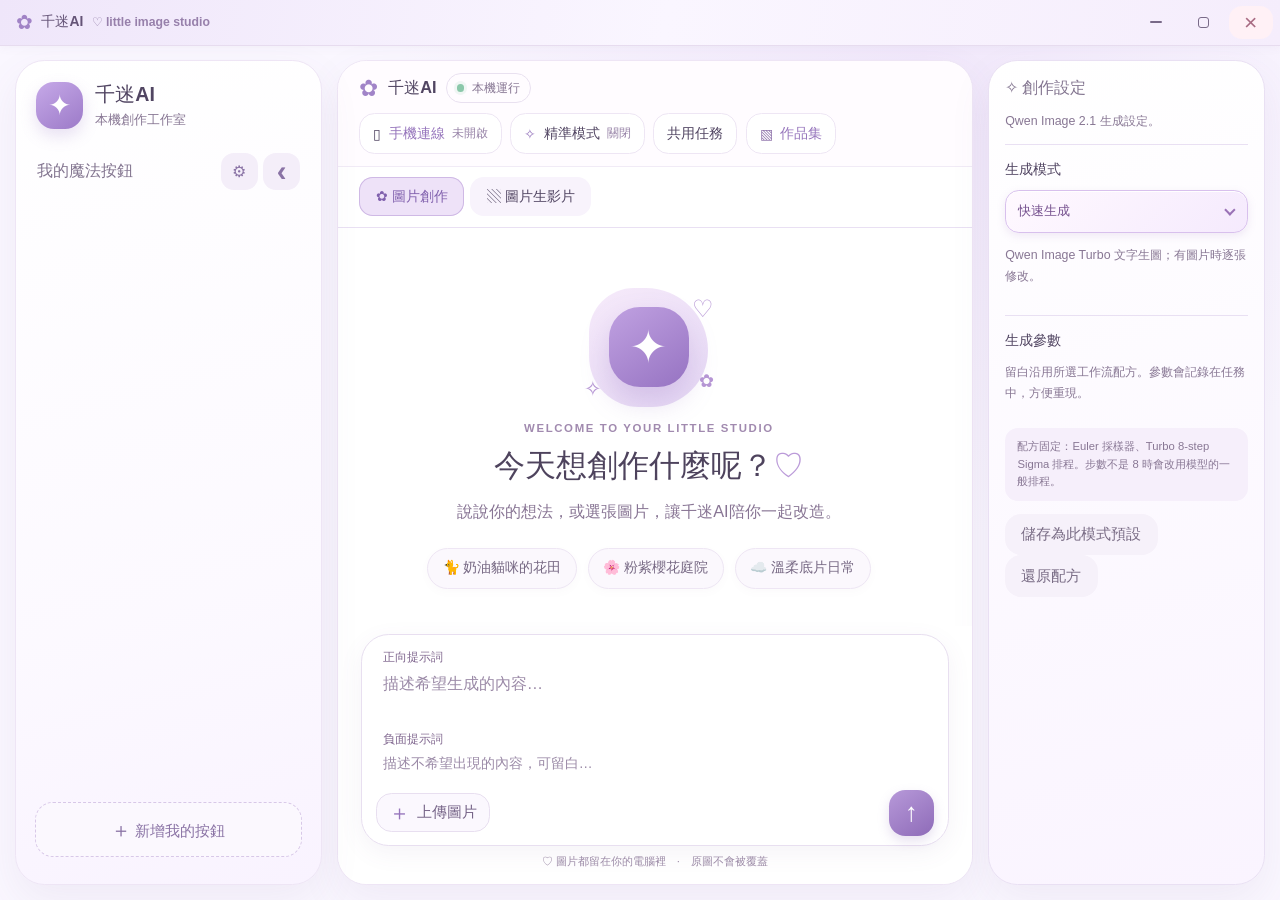
==== src/index.html @ 986eb1fd "feat: separate positive and negative image prompts" ====
<!doctype html>
<html lang="zh-Hant">
<head>
  <meta charset="UTF-8">
  <meta name="viewport" content="width=device-width, initial-scale=1.0">
  <meta name="theme-color" content="#faf7ff">
  <title>千迷AI</title>
  <link rel="stylesheet" href="./styles.css">
</head>
<body>
  <div class="native-titlebar" id="native-titlebar">
    <div class="titlebar-brand"><span class="titlebar-flower">✿</span><span>千迷AI</span><span class="titlebar-caption">♡ little image studio</span></div>
    <div class="window-controls">
      <button id="window-minimize" class="window-control minimize" aria-label="最小化" title="最小化"><span></span></button>
      <button id="window-maximize" class="window-control maximize" aria-label="最大化" title="最大化"><span></span></button>
      <button id="window-close" class="window-control close" aria-label="關閉" title="關閉"><span>×</span></button>
    </div>
  </div>
  <div class="app-shell" id="app-shell">
    <button id="sidebar-backdrop" class="sidebar-backdrop" aria-label="收起魔法按鈕"></button>
    <aside class="sidebar" id="sidebar">
      <div class="brand"><div class="brand-mark">✦</div><div><strong>千迷AI</strong><span>本機創作工作室</span></div></div>
      <div class="side-title"><span>我的魔法按鈕</span><div class="side-title-actions"><button id="manage-presets" class="icon-button" title="管理提示詞按鈕">⚙</button><button id="sidebar-collapse" class="icon-button sidebar-collapse" title="收起左側欄" aria-label="收起左側欄">‹</button></div></div>
      <div id="preset-list" class="preset-list"></div>
      <button id="new-preset-shortcut" class="dashed-add"><span>＋</span> 新增我的按鈕</button>
    </aside>

    <main class="main-pane">
      <header class="topbar"><div class="top-brand"><button id="sidebar-toggle" class="icon-button sidebar-toggle" aria-label="展開魔法按鈕" aria-controls="sidebar" aria-expanded="false">☷</button><span class="tiny-flower">✿</span><b>千迷AI</b><span class="local-pill"><i></i> 本機運行</span></div><div class="top-actions"><button id="mobile-connection" class="soft-button" title="手機連線與私人連線碼">▯ <span>手機連線</span><b id="mobile-state">未開啟</b></button><button id="precise-mode" class="soft-button" aria-pressed="false"><span>✧</span> 精準模式 <b id="precise-state">關閉</b></button><button id="creation-toggle" class="soft-button" aria-controls="creation-panel" aria-expanded="false">✧ <span>創作設定</span></button><button id="shared-jobs" class="soft-button">共用任務</button><button id="open-output" class="soft-button icon-label">▧ <span>作品集</span></button></div></header>

      <nav class="studio-modes" aria-label="切換創作頁面">
        <button type="button" data-studio-mode="image" aria-pressed="true">✿ 圖片創作</button>
        <button type="button" data-studio-mode="h3_image" aria-pressed="false">▧ 圖片生影片</button>
      </nav>
      <section id="conversation" class="conversation" tabindex="0" aria-label="創作對話">
        <div id="welcome" class="welcome">
          <div class="welcome-illustration"><div class="halo"></div><div class="magic-star">✦</div><span class="float-heart h1">♡</span><span class="float-heart h2">✧</span><span class="float-heart h3">✿</span></div>
          <p class="eyebrow">WELCOME TO YOUR LITTLE STUDIO</p>
          <h1>今天想創作什麼呢？<span>♡</span></h1>
          <p class="welcome-copy">說說你的想法，或選張圖片，讓千迷AI陪你一起改造。</p>
          <div class="idea-chips"><button class="idea-chip" data-prompt="一隻奶油色小貓窩在薰衣草花田裡，柔和晨光，童話繪本質感">🐈 奶油貓咪的花田</button><button class="idea-chip" data-prompt="把背景變成夢幻的粉紫色櫻花庭院，保留主體姿勢和光影">🌸 粉紫櫻花庭院</button><button class="idea-chip" data-prompt="柔和的底片攝影風格，暖暖夕陽，細膩自然的顆粒感">☁️ 溫柔底片日常</button></div>
        </div>
        <div id="feed" class="feed"></div>
        <div id="video-results-h3_image" class="feed hidden"></div>
      </section>

      <footer class="composer-area">
        <button id="latest-message" class="latest-message hidden" type="button">↓ 回到最新</button>
        <div id="image-tray" class="image-tray hidden"></div>
        <div class="composer-shell">
          <label for="prompt" class="prompt-label">正向提示詞</label>
          <textarea id="prompt" rows="2" maxlength="8000" placeholder="描述希望生成的內容…"></textarea>
          <label for="negative-prompt" id="negative-label" class="prompt-label">負面提示詞</label>
          <textarea id="negative-prompt" rows="1" maxlength="4000" placeholder="描述不希望出現的內容，可留白…"></textarea>
          <div class="composer-tools"><div class="composer-left"><button id="upload-images" class="upload-button"><span class="upload-icon">＋</span><span>上傳圖片</span></button><span id="batch-label" class="batch-label"></span></div><div class="composer-right"><button id="send" class="send-button" title="開始創作"><span>↑</span></button></div></div>
        </div>
        <p class="composer-note">♡ 圖片都留在你的電腦裡　·　原圖不會被覆蓋</p>
      </footer>
    </main>
    <button id="creation-backdrop" class="creation-backdrop" aria-label="收起創作設定"></button>
    <aside id="creation-panel" class="creation-panel" aria-label="創作設定">
      <div class="side-title"><span id="creation-title">✧ 創作設定</span><button id="creation-close" class="icon-button" aria-label="收起創作設定">×</button></div>
      <div id="image-settings">
      <p class="creation-intro">Qwen Image 2.1 生成設定。</p>
      <div class="creation-section"><h2>生成模式</h2><div class="workflow-picker"><span class="workflow-caption">工作流</span><select id="workflow-mode" class="workflow-native" aria-hidden="true" tabindex="-1"><option value="quick">快速生成</option><option value="reference">多圖參考生成</option><option value="superduper">SuperDuper 群組</option><option value="nsfw_adv">NSFW Adv 群組</option></select><button type="button" id="workflow-trigger" class="workflow-trigger" aria-haspopup="listbox" aria-expanded="false"><span id="workflow-value">快速生成</span><span class="workflow-chevron" aria-hidden="true"></span></button><div id="workflow-menu" class="workflow-menu" role="listbox" aria-label="選擇圖片工作流"><button type="button" role="option" data-value="quick" aria-selected="true">快速生成</button><button type="button" role="option" data-value="reference" aria-selected="false">多圖參考生成</button><button type="button" role="option" data-value="superduper" aria-selected="false">SuperDuper 群組</button><button type="button" role="option" data-value="nsfw_adv" aria-selected="false">NSFW Adv 群組</button></div></div><p id="workflow-help" class="creation-help">Qwen Image Turbo 文字生圖；有圖片時逐張修改。</p></div>
      <div class="creation-section"><h2>生成參數</h2><p class="creation-help">留白沿用所選工作流配方。參數會記錄在任務中，方便重現。</p><div id="generation-parameters" class="parameter-grid"></div><p id="recipe-lock" class="recipe-lock">配方固定：Euler 採樣器、Turbo 8-step Sigma 排程。步數不是 8 時會改用模型的一般排程。</p><button id="save-parameters" class="secondary-button">儲存為此模式預設</button><button id="reset-parameters" class="secondary-button">還原配方</button></div>
      </div>
      <form id="video-form" class="hidden">
        <p class="creation-intro">MiniMax H3 圖片生影片。請在下方上傳一張首幀，並描述畫面、動作與聲音。</p>
        <button id="video-example" type="button" class="secondary-button">載入橘貓範例</button>
        <details class="creation-help"><summary>提示詞格式說明</summary><p>保留首幀參照 Header，以及 integrated_multimodal_description、overall_soundscape、non_diegetic_music 三個標籤；段落間空一行。時間碼須在設定片長內，首幀描述應與圖片一致。無配樂填 N/A。</p></details>
            <h2>影片設定</h2>
            <div class="parameter-grid">
              <label>品質配方<select id="video-profile"><option value="turbo4">快速 · Turbo 4 步（768p）</option><option value="turbo8">細緻 · Turbo 8 步（544p）</option><option value="base">原版 · 20～60 步</option></select></label>
              <label>片長（秒）<input id="video-duration" type="number" min="1" max="15" step="0.1" value="12" required></label>
              <label>影片尺寸<select id="video-size"><option value="512x896">直式 512 × 896</option><option value="896x512">橫式 896 × 512</option><option value="512x512">正方形 512 × 512</option><option value="768x1344">直式 768 × 1344</option><option value="1344x768">橫式 1344 × 768</option><option value="custom">自訂寬高</option></select></label>
              <label>寬度<input id="video-width" type="number" min="256" max="1344" step="32" value="512" required></label>
              <label>高度<input id="video-height" type="number" min="256" max="1344" step="32" value="896" required></label>
              <label>影片種子<input id="video-seed" type="number" min="0" max="9007199254740991" step="1" placeholder="留白每次隨機"></label>
              <label>圖片適配<select id="video-crop"><option value="center">置中裁切（保留比例）</option><option value="disabled">拉伸填滿（保留全部內容）</option></select></label>
            </div>
            <p id="video-summary" class="creation-help" role="status"></p>
            <label class="video-check"><input id="video-audio" type="checkbox" checked>保留生成的聲音</label>
            <h2>一致性輔助（可選）</h2>
            <label class="video-check"><input id="video-identity" type="checkbox">加入主體一致性描述</label>
            <p class="creation-help">在提示詞中要求保留首幀主體特徵；這是文字引導，不能保證臉部不漂移。</p>
            <div class="parameter-grid"><label>尾幀約束<select id="video-end-frame"><option value="none">不使用（自由動作）</option><option value="first">各自以首幀作為尾幀</option><option value="custom">自選尾幀圖片（每支共用）</option></select></label></div>
            <div id="video-last-controls" class="hidden"><button id="video-last-upload" type="button" class="secondary-button">選擇尾幀圖片</button><div id="video-last-preview" class="image-tray"></div></div>
            <p class="creation-help">使用 H3 原生首尾幀條件。相同首尾幀適合回到起始姿勢，可能減少動作幅度；不會鎖定影片中間每一幀。自選尾幀在提示詞中以 &lt;Picture 2&gt; 參照。</p>
            <details class="creation-help"><summary>RefMod 核對結果</summary><p>RefMod 是 VAE 參考資料包，不是訓練出的角色 LoRA。4～8 張圖沒有保證身分鎖定的證據，壓縮也可能丟失臉部細節。目前首尾幀 FL2VA 模型與官方多圖參考 Ref2VA 模型不同，此配方未加入未經驗證的 RefMod 注入。</p><p>同一角色選擇清楚的首幀、避免大幅遮臉與快速轉身，並比較固定種子下的一致性輔助效果。</p></details>
            <details id="video-advanced" class="creation-help"><summary>進階生成與輸出參數</summary>
              <p>配方切換會重設下列採樣參數。Turbo 步數固定配對 LoRA；修改權重或 shift 可能降低品質，還原配方可復原。</p>
              <div class="parameter-grid">
                <label>採樣步數<input id="video-steps" type="number" min="20" max="60" step="1" value="4" disabled required></label>
                <label>採樣器<select id="video-sampler"><option value="euler">Euler（作者建議）</option><option value="res_multistep">Res Multistep</option></select></label>
                <label>Turbo LoRA 權重<input id="video-lora" type="number" min="0" max="2" step="0.05" value="1" required></label>
                <label>影片 shift<input id="video-shift-video" type="number" min="0.01" max="100" step="0.01" value="6" required></label>
                <label>音訊 shift<input id="video-shift-audio" type="number" min="0.01" max="100" step="0.01" value="3" required></label>
                <label>圖片縮放演算法<select id="video-resize"><option value="lanczos">Lanczos</option><option value="bicubic">Bicubic</option><option value="bilinear">Bilinear</option><option value="area">Area</option><option value="nearest-exact">Nearest Exact</option></select></label>
                <label>MP4 壓縮 CRF<input id="video-crf" type="number" min="0" max="51" step="1" value="18" required></label>
              </div>
              <p>CRF 越低檔案越大，18 為預設。關閉聲音只略過音訊解碼與輸出，模型仍聯合生成影音。</p>
            </details>
            <p class="recipe-lock">配方固定：24 fps、Simple 排程、完整去噪、CFG 蒸餾引導、H.264／8-bit／sRGB MP4。CFG、負面提示詞及重繪強度不適用此工作流。短邊最多 768、長邊最多 1344，寬高須為 32 倍數。</p>
            <div class="video-actions"><button id="video-save-settings" type="button" class="secondary-button">儲存此模式設定</button><button id="video-reset-settings" type="button" class="secondary-button">還原配方</button></div>
      </form>
    </aside>
  </div>

  <div id="modal-root"></div>
  <div id="toast" class="toast"></div>
  <script src="./app.js"></script>
</body>
</html>
---- src/styles.css ----
:root {
  font-family: 'Nunito', 'Noto Sans TC', 'Microsoft JhengHei', sans-serif;
  font-size: clamp(15px, .65vw + 8px, 18px);
  font-synthesis: none;
  text-rendering: optimizeLegibility;
  color: #514562;
  background: #faf7ff;
  --ink: #514562;
  --muted: #887794;
  --purple: #9b7bc7;
  --purple-dark: #8060ad;
  --lavender: #eee6f8;
  --line: #e9e0f3;
  --paper: #fff;
  --blush: #fff0f6;
  --shadow: 0 16px 42px #70578b14;
  --titlebar-height: 2.8rem;
  --gap: clamp(.5rem, 1.15vw, 1.2rem);
}
* { box-sizing: border-box; }
html, body { margin: 0; width: 100%; height: 100%; overflow: hidden; }
body {
  height: 100dvh;
  display: grid;
  grid-template-rows: var(--titlebar-height) minmax(0, 1fr);
  background: radial-gradient(ellipse at 72% 7%, #f1e8fb 0, transparent 40%), #faf7ff;
}
button, textarea, input { font: inherit; }
button { color: inherit; cursor: pointer; border: 0; touch-action: manipulation; }
button:focus-visible, textarea:focus-visible, input:focus-visible {
  outline: 3px solid #cbb5eb;
  outline-offset: 2px;
}
button:disabled { cursor: wait; opacity: .6; }
.hidden { display: none !important; }

/* WebView2 uses these rounded scrollbars. Standard properties are fallback only:
   setting scrollbar-width/color in Chromium overrides the custom thumb rules. */
*::-webkit-scrollbar { width: 12px; height: 12px; }
*::-webkit-scrollbar-track {
  background: #f7f0fc;
  border: 3px solid transparent;
  background-clip: padding-box;
  border-radius: 999px;
}
*::-webkit-scrollbar-thumb {
  background: linear-gradient(180deg, #d8c1ed, #bc9bd8);
  border: 3px solid #f7f0fc;
  border-radius: 999px;
  min-height: 36px;
}
*::-webkit-scrollbar-thumb:hover { background: #b591d2; }
*::-webkit-scrollbar-thumb:active { background: #a87bc9; }
*::-webkit-scrollbar-button { display: none; width: 0; height: 0; }
*::-webkit-scrollbar-corner { background: transparent; }
@supports not selector(::-webkit-scrollbar) {
  * { scrollbar-width: thin; scrollbar-color: #c9a9e0 #f7f0fc; }
}

.native-titlebar {
  position: relative;
  z-index: 50;
  min-width: 0;
  display: flex;
  align-items: center;
  justify-content: space-between;
  padding-left: 1rem;
  background: linear-gradient(100deg, #efe6fa, #faf6ff 52%, #f5edfc);
  border-bottom: 1px solid #e7dcef;
  box-shadow: 0 2px 9px #765d8c0d;
  user-select: none;
}
.titlebar-brand { display: flex; align-items: center; gap: .5rem; font-size: .85rem; font-weight: 900; color: #655477; }
.titlebar-flower { font-size: 1.2rem; color: #a183c6; animation: twinkle 2.4s ease-in-out infinite; }
.titlebar-caption { font-size: .75rem; font-weight: 600; color: #9780ab; }
.window-controls { height: 100%; display: flex; align-items: center; gap: .2rem; padding: .3rem .45rem; }
.window-control { width: 2.7rem; height: 2rem; border-radius: .8rem; background: transparent; color: #796a88; display: grid; place-items: center; transition: background .18s, transform .18s; }
.window-control:hover { background: #e9def3; transform: translateY(-1px); }
.window-control.minimize span { width: .75rem; height: 2px; border-radius: 2px; background: currentColor; }
.window-control.maximize span { width: .7rem; height: .7rem; border: 1.5px solid currentColor; border-radius: 3px; }
.window-control.close { background: #fff1f6; color: #a86b83; }
.window-control.close:hover { background: #e78ca7; color: white; }
.window-control.close span { font-size: 1.4rem; line-height: 1; }

/* The outer grid never grows with content. Each scrolling area owns its overflow. */
.app-shell {
  --sidebar-width: clamp(14rem, 24vw, 21rem);
  position: relative;
  min-height: 0;
  min-width: 0;
  display: grid;
  grid-template-columns: var(--sidebar-width) minmax(0, 1fr) 17rem;
  gap: var(--gap);
  padding: var(--gap);
  overflow: hidden;
}
.sidebar {
  width: var(--sidebar-width);
  z-index: 2;
  min-height: 0;
  min-width: 0;
  display: flex;
  flex-direction: column;
  overflow: hidden;
  border: 1px solid #eee5f5;
  border-radius: 1.8rem;
  background: linear-gradient(165deg, #fff, #fcf9ff 65%, #f9f3ff);
  box-shadow: var(--shadow);
  padding: clamp(.8rem, 1.25vw, 1.4rem);
  transition: transform .18s ease, opacity .18s ease, visibility 0s;
}
.brand { display: flex; align-items: center; gap: .75rem; padding: .25rem .25rem 1.1rem; flex: none; }
.brand-mark { width: 2.9rem; height: 2.9rem; border-radius: 1.1rem; background: linear-gradient(145deg, #c6a9e8, #9c7ac8); display: grid; place-items: center; color: white; font-size: 1.7rem; box-shadow: 0 7px 16px #9b7bc73a; animation: float 3s ease-in-out infinite; }
.brand strong, .brand span { display: block; }
.brand strong { font-size: 1.2rem; font-weight: 900; }
.brand span { font-size: .8rem; color: var(--muted); margin-top: .15rem; }
.side-title { display: flex; align-items: center; justify-content: space-between; padding: .4rem .3rem .65rem; font-size: .95rem; font-weight: 800; color: #82748f; flex: none; }
.side-title-actions { display: flex; align-items: center; gap: .35rem; }
.icon-button { width: 2.25rem; height: 2.25rem; border-radius: .8rem; background: #f4eef9; color: #8a73a5; flex: none; transition: .2s; }
.icon-button:hover { background: #e9dff5; }
.sidebar-collapse { display: grid; place-items: center; font-size: 1.8rem; line-height: 1; padding-bottom: .18rem; }
.preset-list {
  flex: 1 1 0;
  min-height: 0;
  min-width: 0;
  display: flex;
  flex-direction: column;
  gap: .65rem;
  overflow: auto;
  overscroll-behavior: contain;
  scrollbar-gutter: stable;
  padding: .25rem .2rem .5rem;
}
.preset-card { flex: none; text-align: left; display: flex; gap: .65rem; align-items: flex-start; width: 100%; padding: .85rem .75rem; border: 1px solid #eee5f5; border-radius: 1.2rem; background: #fff; box-shadow: 0 3px 8px #70578b08; transition: transform .2s, box-shadow .2s, border-color .2s; animation: pop-in .3s both; }
.preset-card:hover { transform: translateY(-2px); box-shadow: 0 8px 20px #70578b15; border-color: #d8c7ed; }
.preset-emoji { width: 2.1rem; height: 2.1rem; border-radius: .8rem; background: #f3ebfa; display: grid; place-items: center; flex: none; font-size: 1.1rem; }
.preset-copy { min-width: 0; overflow-wrap: anywhere; }
.preset-copy b { display: block; font-size: .95rem; margin: .1rem 0 .3rem; line-height: 1.45; }
.preset-copy small { font-size: .8rem; line-height: 1.5; color: var(--muted); display: -webkit-box; -webkit-line-clamp: 2; -webkit-box-orient: vertical; overflow: hidden; }
.empty-presets { color: var(--muted); font-size: .9rem; line-height: 1.8; padding: 1rem .5rem; text-align: center; }
.dashed-add { flex: none; margin: .7rem .2rem; padding: .75rem .5rem; min-height: 2.8rem; border: 1.5px dashed #d8c8e8; border-radius: 1.1rem; background: #fbf8fe; color: #8a73a5; font-size: .9rem; font-weight: 800; transition: .2s; }
.dashed-add:hover { background: #f0e6f9; border-color: #bca2da; transform: translateY(-1px); }
.dashed-add span { font-size: 1.25rem; vertical-align: -.05rem; }
.sidebar-spacer { display: none; }
.model-card { display: flex; align-items: center; gap: .6rem; padding: .8rem .6rem; border-radius: 1.2rem; background: #f5effa; border: 1px solid #eee5f5; flex: none; }
.model-orb { width: 2.3rem; height: 2.3rem; display: grid; place-items: center; background: white; border-radius: .85rem; color: #9877bf; font-size: 1.4rem; flex: none; }
.model-card b, .model-card small { display: block; }
.model-card b { font-size: .8rem; }
.model-card small { font-size: .75rem; color: var(--muted); margin-top: .2rem; }
.online-dot, .local-pill i { width: .45rem; height: .45rem; flex: none; border-radius: 50%; background: #8bc8aa; box-shadow: 0 0 0 3px #8bc8aa22; margin-left: auto; }
.sidebar-foot { flex: none; text-align: center; font-size: .75rem; color: #a18caf; padding: .8rem 0 0; }
.sidebar-backdrop, .sidebar-toggle { display: none; }
.sidebar-collapsed { grid-template-columns: 0 minmax(0, 1fr) 17rem; column-gap: 0; }
.sidebar-collapsed .creation-panel { margin-left: var(--gap); }
.sidebar-collapsed .sidebar { visibility: hidden; opacity: 0; transform: translateX(calc(-100% - var(--gap))); pointer-events: none; transition-delay: 0s, 0s, .18s; }
.sidebar-collapsed .sidebar-toggle { display: grid; place-items: center; }

.main-pane {
  min-width: 0;
  min-height: 0;
  display: grid;
  grid-template-rows: auto auto minmax(0, 1fr) auto;
  border: 1px solid #eee5f5;
  border-radius: 1.8rem;
  background: #fff;
  box-shadow: var(--shadow);
  overflow: hidden;
  animation: fade-in .4s ease;
}
.topbar { min-width: 0; min-height: 4.3rem; display: flex; flex-wrap: wrap; align-items: center; justify-content: space-between; gap: .6rem; padding: .7rem clamp(.8rem, 1.7vw, 1.8rem); border-bottom: 1px solid #f1ebf6; background: #fffcff; }
.top-brand { display: flex; align-items: center; gap: .6rem; font-size: 1rem; }
.tiny-flower { font-size: 1.4rem; color: #a184c8; animation: twinkle 2.4s ease-in-out infinite; }
.local-pill { display: flex; align-items: center; gap: .45rem; border: 1px solid #e9e1f0; border-radius: 999px; padding: .35rem .6rem; color: #877693; font-size: .75rem; white-space: nowrap; }
.local-pill i { margin: 0; }
.top-actions { display: flex; gap: .5rem; flex-wrap: wrap; }
.soft-button { display: flex; align-items: center; gap: .45rem; padding: .65rem .8rem; border: 1px solid #eee6f4; border-radius: .95rem; background: white; font-size: .85rem; font-weight: 700; transition: .2s; }
.soft-button:hover { background: #f8f3fc; transform: translateY(-1px); }
.soft-button > span { color: #9675bc; }
.soft-button b { font-size: .75rem; color: #9783a7; font-weight: 600; }
.icon-label { color: #9277ad; }
.conversation {
  min-height: 0;
  min-width: 0;
  overflow: auto;
  overflow-x: hidden;
  display: flex;
  flex-direction: column;
  overscroll-behavior: contain;
  scrollbar-gutter: stable;
  scroll-behavior: auto;
}
.composer-area { position: relative; }
.latest-message { position: absolute; z-index: 5; top: -.5rem; left: 50%; transform: translate(-50%, -100%); padding: .55rem .9rem; border: 1px solid #e8dff0; border-radius: 999px; background: #fff; color: #80618f; box-shadow: 0 3px 12px #70578b18; }
.welcome { flex: none; margin: auto; max-width: 100%; padding: 1.8rem 1rem 1rem; text-align: center; animation: rise-in .6s ease; }
.welcome-illustration { width: 10rem; height: 8.5rem; margin: 0 auto; position: relative; display: grid; place-items: center; }
.halo { position: absolute; width: 7.3rem; height: 7.3rem; border-radius: 42% 58% 53% 47%; background: linear-gradient(145deg, #f6eafa, #e6d9f5); animation: morph 6s ease-in-out infinite; }
.magic-star { z-index: 1; width: 4.9rem; height: 4.9rem; border-radius: 1.9rem; background: linear-gradient(145deg, #c0a1e1, #9673c2); display: grid; place-items: center; color: #fff; font-size: 2.8rem; box-shadow: 0 14px 28px #9673c247; animation: bob 3s ease-in-out infinite; }
.float-heart { position: absolute; color: #b797d5; animation: float 3.5s ease-in-out infinite; }
.h1 { font-size: 1.5rem; top: 1rem; right: 1rem; }
.h2 { font-size: 1.3rem; bottom: 1rem; left: 1rem; animation-delay: .7s; }
.h3 { font-size: 1.1rem; bottom: 1.5rem; right: 1rem; animation-delay: 1.2s; }
.eyebrow { font-size: .7rem; letter-spacing: .1rem; font-weight: 900; color: #a18aaf; margin: .3rem 0 .65rem; }
.welcome h1 { font-size: clamp(1.5rem, 2.4vw, 2.3rem); line-height: 1.4; margin: 0; color: #4e435d; }
.welcome h1 span { color: #bb9bd9; }
.welcome-copy { font-size: 1rem; color: #887594; margin: .65rem 0 1.4rem; line-height: 1.65; }
.idea-chips { display: flex; justify-content: center; gap: .65rem; flex-wrap: wrap; }
.idea-chip { background: #fbf8fd; border: 1px solid #eee6f4; border-radius: 999px; padding: .65rem .9rem; font-size: .85rem; color: #776984; box-shadow: 0 3px 8px #70578b08; transition: .22s; }
.idea-chip:hover { background: #f3eafa; transform: translateY(-3px); }
.feed { flex: none; min-width: 0; width: min(100%, 58rem); padding: 1.5rem clamp(.8rem, 2.2vw, 2rem); margin: 0 auto; }
.feed:empty { padding: 0; }
.message { animation: rise-in .3s ease; margin: 0 0 1.5rem; overflow-wrap: anywhere; min-width: 0; }
.user-message { margin-left: auto; max-width: 90%; width: max-content; background: linear-gradient(135deg, #f0e7f8, #f9eff8); border: 1px solid #e9def1; border-radius: 1.5rem 1.5rem .5rem 1.5rem; padding: 1rem 1.15rem; white-space: pre-wrap; font-size: 1rem; line-height: 1.75; }
.reference-prompt { margin-bottom: .65rem; }
.video-check { display: flex; align-items: center; gap: .5rem; font-size: .85rem; line-height: 1.6; }
.video-check input { accent-color: #9675bc; flex: none; }
#video-last-controls { display: grid; gap: .5rem; }
.assistant-result { max-width: 100%; }
.assistant-label { font-size: .9rem; font-weight: 800; color: #80699a; margin: 0 0 .65rem .25rem; }
.result-image { max-width: min(100%, 34rem); max-height: min(55dvh, 38rem); object-fit: contain; border-radius: 1.5rem; border: .3rem solid #f7f1fb; box-shadow: 0 12px 32px #70578b16; display: block; animation: pop-in .4s; }
.result-path { font-size: .8rem; color: #8d789d; margin-top: .6rem; overflow-wrap: anywhere; }
.progress-card { display: flex; align-items: center; gap: .75rem; border: 1px solid #eae0f2; border-radius: 1.25rem; padding: .9rem 1rem; background: #fdfaff; color: #766885; font-size: .95rem; }
.spinner { width: 1.2rem; height: 1.2rem; border: 2px solid #e7d9f3; border-top-color: #a486ca; border-radius: 50%; animation: spin .8s linear infinite; flex: none; }
.error-card { padding: .9rem 1rem; border-radius: 1.2rem; background: #fff2f2; border: 1px solid #f4dddd; color: #a65764; font-size: .9rem; white-space: pre-wrap; line-height: 1.6; }

.composer-area { min-width: 0; padding: .5rem clamp(.7rem, 1.8vw, 1.8rem) .85rem; background: #fff; }
.image-tray { display: flex; gap: .65rem; overflow: auto; margin: 0 auto .6rem; max-width: 56rem; padding: .3rem .1rem; overscroll-behavior: contain; }
.thumb-wrap { position: relative; flex: none; animation: pop-in .25s; }
.thumb-wrap img { width: 4rem; height: 4rem; object-fit: cover; border-radius: 1rem; border: 2px solid white; box-shadow: 0 3px 9px #70578b21; }
.thumb-wrap button { position: absolute; top: -.25rem; right: -.25rem; width: 1.4rem; height: 1.4rem; border-radius: 50%; background: #8060ad; color: #fff; font-size: 1rem; line-height: 1; }
.composer-shell { max-width: 56rem; margin: 0 auto; border: 1px solid #e8dff0; border-radius: 1.7rem; background: #fff; box-shadow: 0 7px 24px #73599012; padding: .7rem .85rem .6rem; transition: box-shadow .25s, border-color .25s; }
.composer-shell:focus-within { border-color: #cfb9e5; box-shadow: 0 10px 28px #866aa51b, 0 0 0 3px #decdec33; }
.composer-shell textarea { display: block; width: 100%; resize: none; min-height: 2.8rem; max-height: clamp(2.8rem, 18dvh, 12rem); overflow: auto; border: 0; background: transparent; padding: .35rem .45rem; color: #514562; font-size: 1rem; line-height: 1.6; outline: 0; }
.composer-shell textarea::placeholder { color: #9b8aa7; }
.prompt-label { display: block; margin: .2rem .45rem 0; color: #80678f; font-size: .72rem; }
.composer-shell #negative-prompt { min-height: 2.3rem; max-height: 12dvh; font-size: .85rem; }
.composer-tools { display: flex; align-items: center; justify-content: space-between; gap: .6rem; padding-top: .35rem; }
.composer-left, .composer-right { min-width: 0; display: flex; align-items: center; gap: .65rem; }
.composer-left { flex-wrap: wrap; }
.upload-button { display: flex; align-items: center; gap: .45rem; padding: .5rem .75rem; border: 1px solid #e8dff0; border-radius: .95rem; background: #fbf8fe; color: #756387; font-size: .9rem; font-weight: 800; white-space: nowrap; transition: .2s; }
.upload-button:hover { background: #f1e8f8; transform: translateY(-1px); }
.upload-icon { font-size: 1.3rem; line-height: 1; color: #9675bc; }
.batch-label { font-size: .75rem; color: #8e7c9e; }
.model-label { font-size: .75rem; color: #93809f; white-space: nowrap; }
.workflow-picker { position: relative; display: flex; align-items: center; gap: .4rem; color: #93809f; font-size: .72rem; white-space: nowrap; }
.workflow-native { position: absolute; width: 1px; height: 1px; overflow: hidden; clip: rect(0 0 0 0); white-space: nowrap; clip-path: inset(50%); }
.workflow-trigger { min-width: 8.2rem; display: flex; align-items: center; justify-content: space-between; gap: .55rem; padding: .45rem .55rem .45rem .7rem; border: 1px solid #d8c0ed; border-radius: 999px; background: linear-gradient(135deg, #fff9ff, #f5eafd); color: #76528f; font: inherit; font-weight: 900; box-shadow: 0 3px 9px #a782c329, inset 0 1px #fff; transition: border-color .18s, box-shadow .18s, transform .18s; }
.workflow-trigger:hover, .workflow-trigger.is-open { border-color: #b995db; box-shadow: 0 5px 14px #a782c33b, 0 0 0 3px #eadcf653; transform: translateY(-1px); }
.workflow-chevron { width: .48rem; height: .48rem; display: block; flex: none; margin: -.18rem .12rem 0 0; border-right: 2px solid #9a72b6; border-bottom: 2px solid #9a72b6; transform: rotate(45deg); transition: transform .18s; }
.workflow-trigger.is-open .workflow-chevron { transform: translateY(.18rem) rotate(225deg); }
.workflow-menu { position: absolute; z-index: 20; right: 0; bottom: calc(100% + .5rem); display: grid; gap: .25rem; min-width: 11rem; padding: .4rem; border: 1px solid #e2d0f1; border-radius: 1rem; background: #fffaff; box-shadow: 0 12px 28px #72548d2b, 0 0 0 4px #eadcf633; opacity: 0; visibility: hidden; transform: translateY(.35rem) scale(.98); transform-origin: bottom right; transition: opacity .16s, visibility .16s, transform .16s; }
.workflow-menu.is-open { opacity: 1; visibility: visible; transform: none; }
.workflow-menu button { width: 100%; padding: .55rem .7rem; border-radius: .7rem; background: transparent; color: #80618f; text-align: left; font: inherit; font-size: .76rem; font-weight: 800; transition: background .15s, color .15s, transform .15s; }
.workflow-menu button:hover, .workflow-menu button[aria-selected="true"] { background: linear-gradient(135deg, #f3e6fb, #fcebf4); color: #704a88; }
.workflow-menu button:hover { transform: translateX(2px); }
.creation-panel { min-width: 0; min-height: 0; overflow: auto; padding: 1rem; border: 1px solid var(--line); border-radius: 1.8rem; background: linear-gradient(165deg, #fff, #faf4ff); box-shadow: var(--shadow); }
.creation-panel .side-title { padding: 0; }
.creation-panel h2, .creation-panel label { display: block; font-size: .85rem; font-weight: 800; margin: 0 0 .65rem; }
.creation-intro, .creation-help { font-size: .76rem; color: var(--muted); line-height: 1.65; overflow-wrap: anywhere; }
.creation-section { padding: 1rem 0; border-top: 1px solid var(--line); }
.creation-panel .workflow-picker { display: block; white-space: normal; }
.creation-panel .workflow-caption { display: none; }
.creation-panel .workflow-trigger { width: 100%; border-radius: .85rem; font-size: .8rem; padding: .7rem; }
.creation-panel .workflow-menu { top: calc(100% + .4rem); bottom: auto; left: 0; min-width: 0; transform-origin: top right; }
.creation-panel select { width: 100%; min-width: 0; padding: .65rem; border: 1px solid #d8c0ed; border-radius: .85rem; background: white; color: var(--ink); font: inherit; font-size: .8rem; }
.creation-panel input[type=range] { width: 100%; accent-color: var(--purple-dark); }
.creation-panel output { float: right; font-variant-numeric: tabular-nums; color: var(--purple-dark); }
.parameter-field { margin-bottom: .9rem; }
.creation-panel .parameter-grid { grid-template-columns: 1fr; }
.parameter-field label { margin-bottom: .35rem; }
.parameter-field p, .recipe-lock { margin: 0; color: var(--muted); font-size: .69rem; line-height: 1.55; }
.recipe-lock { padding: .65rem .75rem; border-radius: .8rem; background: #f6effb; margin: .25rem 0 .75rem; }
.template-card { border: 1px solid var(--line); border-radius: 1rem; background: white; padding: .75rem; margin-top: .6rem; }
.template-card b { overflow-wrap: anywhere; display: block; font-size: .8rem; }
.template-card p { margin-bottom: 0; font-size: .72rem; line-height: 1.65; color: var(--muted); }
.template-state { display: inline-block; font-size: .68rem; margin-top: .4rem; color: #976a43; background: #fff4e4; padding: .2rem .45rem; border-radius: .4rem; }
.template-state.available { color: #3f8066; background: #eaf8ef; }
.template-card .secondary-button { width: 100%; margin-top: .7rem; font-size: .75rem; }
.template-card details p { overflow-wrap: anywhere; }
.thumb-role { position: absolute; bottom: .2rem; left: .2rem; right: .2rem; padding: .15rem; border-radius: .4rem; background: #685077dd; color: #fff; font-size: .6rem; text-align: center; }
.creation-help summary { cursor: pointer; padding: .4rem 0; }
.creation-backdrop, #creation-toggle, #creation-close { display: none; }
@media (max-width: 68rem) {
  .app-shell { grid-template-columns: var(--sidebar-width) minmax(0, 1fr); }
  .app-shell.sidebar-collapsed { grid-template-columns: 0 minmax(0, 1fr); }
  .creation-panel { position: absolute; inset: var(--gap) var(--gap) var(--gap) auto; width: min(88%, 20rem); z-index: 45; visibility: hidden; transform: translateX(calc(100% + 2rem)); transition: transform .18s, visibility .18s; }
  .creation-open .creation-panel { visibility: visible; transform: none; }
  .creation-backdrop { position: absolute; inset: 0; z-index: 44; background: #65507844; }
  .creation-open .creation-backdrop, #creation-toggle, #creation-close { display: block; }
}
.send-button { width: 2.8rem; height: 2.8rem; flex: none; border-radius: 1rem; background: linear-gradient(145deg, #b799d9, #8e6bb8); color: #fff; font-size: 1.6rem; box-shadow: 0 5px 12px #9675bc3a; transition: transform .18s, box-shadow .18s; }
.send-button:hover { transform: translateY(-2px) rotate(4deg); box-shadow: 0 8px 17px #9675bc50; }
.send-button:active { transform: scale(.92); }
.send-button.busy span { display: inline-block; animation: bob .7s ease-in-out infinite; }
.composer-note { text-align: center; margin: .5rem 0 0; color: #9c8ba7; font-size: .7rem; line-height: 1.4; }
.toast { position: fixed; bottom: 1.5rem; left: 50%; max-width: calc(100% - 2rem); transform: translate(-50%, 20px); opacity: 0; pointer-events: none; padding: .8rem 1.2rem; border-radius: 1.2rem; background: #685077; color: white; font-size: .9rem; box-shadow: 0 8px 22px #55456736; transition: .25s; z-index: 80; overflow-wrap: anywhere; }
.toast.show { transform: translate(-50%, 0); opacity: 1; }

#modal-root { position: fixed; inset: var(--titlebar-height) 0 0; z-index: 60; pointer-events: none; }
.modal-backdrop { position: absolute; inset: 0; background: #66507544; backdrop-filter: blur(6px); display: grid; place-items: center; padding: clamp(.5rem, 2vw, 1.5rem); pointer-events: auto; animation: fade-in .18s; }
.modal { width: min(42rem, 100%); min-height: 0; max-height: 100%; overflow: auto; overscroll-behavior: contain; background: #fff; border: 1px solid #f0e7f6; border-radius: 1.8rem; box-shadow: 0 22px 70px #49345836; padding: clamp(1rem, 2.2vw, 1.8rem); animation: modal-in .25s ease; }
.modal-head { display: flex; align-items: center; justify-content: space-between; gap: .75rem; margin-bottom: 1rem; }
.modal-head h2 { font-size: 1.3rem; margin: 0; }
.modal-subtitle { font-size: .9rem; color: #887594; margin: -.4rem 0 1.2rem; line-height: 1.6; }
.modal-close { width: 2.25rem; height: 2.25rem; flex: none; border-radius: .8rem; background: #f5eff9; color: #877497; font-size: 1.3rem; }
.preset-manager-list { display: flex; flex-direction: column; gap: .65rem; margin-bottom: 1rem; }
.manager-row { display: flex; align-items: center; gap: .6rem; border: 1px solid #efe7f4; border-radius: 1.1rem; padding: .75rem; background: #fffaff; }
.manager-row-main { flex: 1; min-width: 0; }
.manager-row-main b, .manager-row-main small { display: block; }
.manager-row-main b { font-size: .95rem; overflow-wrap: anywhere; }
.manager-row-main small { font-size: .8rem; color: #92869b; margin-top: .3rem; white-space: nowrap; overflow: hidden; text-overflow: ellipsis; }
.mini-action { width: 2.2rem; height: 2.2rem; flex: none; border-radius: .8rem; background: #f3ecf8; color: #816a99; transition: .18s; }
.mini-action:hover { background: #e7d9f2; transform: scale(1.06); }
.mini-action.delete:hover { background: #ffebef; color: #bd637a; }
.primary-button, .secondary-button { border-radius: 1rem; padding: .7rem 1rem; font-size: .9rem; font-weight: 800; transition: .2s; }
.primary-button { background: linear-gradient(145deg, #aa8bcc, #8968b2); color: white; box-shadow: 0 5px 13px #9675bc35; }
.primary-button:hover { transform: translateY(-2px); box-shadow: 0 8px 16px #9675bc48; }
.secondary-button { background: #f6f1fa; color: #786b84; }
.secondary-button:hover { background: #eee5f5; }
.modal-actions { display: flex; justify-content: flex-end; flex-wrap: wrap; gap: .6rem; margin-top: 1rem; }
.form-field { display: block; margin: 1rem 0; }
.form-field span { display: block; font-size: .9rem; font-weight: 800; color: #786b84; margin-bottom: .45rem; }
.form-field input, .form-field textarea { width: 100%; border: 1px solid #e7ddec; border-radius: 1rem; background: #fdfbff; padding: .8rem .9rem; color: #514562; font-size: 1rem; outline: 0; transition: .2s; }
.form-field input:focus, .form-field textarea:focus { border-color: #bea5db; box-shadow: 0 0 0 3px #decdec4a; }
.form-field textarea { min-height: 8rem; max-height: 40dvh; resize: vertical; line-height: 1.6; overflow: auto; }
.settings-tip { padding: .8rem .9rem; border-radius: 1rem; background: #f7f1fb; color: #8b7c97; font-size: .9rem; line-height: 1.6; }
.mobile-error { color: #ad4866; overflow-wrap: anywhere; line-height: 1.6; }
.mobile-error:empty { display: none; }
.mobile-help { color: var(--muted); font-size: .85rem; line-height: 1.7; }
.mobile-code-actions { display: flex; flex-wrap: wrap; gap: .6rem; }
#mobile-details { min-width: 0; }
#mobile-details input { min-width: 0; font-family: ui-monospace, monospace; }

@media (max-width: 48rem) {
  .app-shell { grid-template-columns: minmax(0, 1fr); }
  .app-shell.sidebar-collapsed { grid-template-columns: minmax(0, 1fr); }
  .sidebar {
    position: absolute;
    z-index: 40;
    inset: var(--gap) auto var(--gap) var(--gap);
    width: min(82%, 22rem);
    visibility: hidden;
    transform: translateX(calc(-100% - 2rem));
    transition: transform .18s ease, opacity .18s ease, visibility 0s linear .18s;
    animation: none;
  }
  .sidebar-open .sidebar { visibility: visible; opacity: 1; transform: translateX(0); pointer-events: auto; transition-delay: 0s; }
  .sidebar-toggle { display: block; }
  .sidebar-collapse { display: none; }
  .sidebar-backdrop { position: absolute; inset: 0; z-index: 35; background: #65507844; }
  .sidebar-open .sidebar-backdrop { display: block; }
  .model-label, .workflow-picker > span { display: none; }
  .topbar { padding: .6rem .75rem; }
  .top-brand { gap: .4rem; }
  .local-pill { display: none; }
  .top-actions { gap: .35rem; }
  .soft-button { padding: .6rem; }
  .soft-button b { display: none; }
  .main-pane { border-radius: 1.3rem; }
  .titlebar-caption { display: none; }
  .composer-note { font-size: .65rem; }
}
@media (max-height: 40rem) {
  .brand { padding-bottom: .4rem; }
  .brand-mark { width: 2.4rem; height: 2.4rem; }
  .sidebar-foot { display: none; }
  .model-card { padding: .5rem; }
  .composer-area { padding-bottom: .5rem; }
  .composer-note { display: none; }
  .composer-shell textarea { min-height: 2.2rem; max-height: 12dvh; }
  .composer-shell #negative-prompt { min-height: 1.8rem; max-height: 8dvh; padding-block: .2rem; }
  .thumb-wrap img { width: 3rem; height: 3rem; }
  .welcome-illustration { height: 6.5rem; transform: scale(.8); margin-block: -.5rem; }
  .topbar { min-height: 3.6rem; padding-block: .4rem; }
}
@media (prefers-reduced-motion: reduce) {
  *, *::before, *::after { animation-duration: .01ms !important; animation-iteration-count: 1 !important; scroll-behavior: auto !important; transition-duration: .01ms !important; }
}
@keyframes fade-in { from { opacity: 0; } to { opacity: 1; } }
@keyframes slide-in { from { opacity: 0; transform: translateX(-10px); } to { opacity: 1; transform: none; } }
@keyframes rise-in { from { opacity: 0; transform: translateY(12px); } to { opacity: 1; transform: none; } }
@keyframes pop-in { from { opacity: 0; transform: scale(.96); } to { opacity: 1; transform: scale(1); } }
@keyframes modal-in { from { opacity: 0; transform: translateY(10px) scale(.98); } to { opacity: 1; transform: none; } }
@keyframes float { 0%, 100% { transform: translateY(0); } 50% { transform: translateY(-5px); } }
@keyframes bob { 0%, 100% { transform: translateY(0) rotate(-2deg); } 50% { transform: translateY(-5px) rotate(2deg); } }
@keyframes spin { to { transform: rotate(360deg); } }
@keyframes twinkle { 0%, 100% { transform: rotate(0) scale(1); } 50% { transform: rotate(18deg) scale(1.17); } }
@keyframes morph { 0%, 100% { border-radius: 42% 58% 53% 47%; transform: rotate(-15deg); } 50% { border-radius: 57% 43% 43% 57%; transform: rotate(8deg); } }

.shared-job{border-bottom:1px solid #e8dff0;padding:.5rem 0;overflow-wrap:anywhere}.shared-job img{width: min(100%, 12rem);border-radius:.8rem;margin:.3rem}

.shared-job{padding:1rem 0}.shared-job-heading{display:flex;gap:.6rem;justify-content:space-between;flex-wrap:wrap}.job-meta{font-size:.78rem;line-height:1.8;color:#80678f}.job-origin{display:grid;grid-template-columns:auto minmax(0,1fr);gap:.4rem .8rem;font-size:.78rem}.job-origin dt{color:#80678f}.job-origin dd{margin:0;overflow-wrap:anywhere}.job-prompt{white-space:pre-wrap;overflow-wrap:anywhere;background:#f5eef9;padding:.8rem;border-radius:.7rem}.shared-job summary{cursor:pointer;font-size:.85rem}

.creation-panel #workflow-value { min-width: 0; overflow-wrap: anywhere; text-align: left; }
.creation-panel .workflow-menu button { overflow-wrap: anywhere; }

.parameter-grid { display: grid; grid-template-columns: repeat(2, minmax(0, 1fr)); gap: 12px; margin: 12px 0; }
.parameter-grid label { display: flex; flex-direction: column; gap: 6px; font-size: 12px; min-width: 0; }
.parameter-grid input { width: 100%; box-sizing: border-box; padding: 9px; border: 1px solid #dccfec; border-radius: 10px; background: #fff; color: #493d58; }

.studio-modes { display: flex; gap: .4rem; padding: .65rem clamp(.8rem, 1.7vw, 1.8rem); border-bottom: 1px solid var(--line); }
.studio-modes button { padding: .65rem 1rem; border-radius: .85rem; background: #f8f3fc; font-size: .85rem; font-weight: 800; }
.studio-modes button[aria-pressed="true"] { background: #eee2f8; color: var(--purple-dark); box-shadow: inset 0 0 0 1px #cfb9e5; }
#video-form .parameter-grid { grid-template-columns: 1fr; }
#video-form .video-actions { display: grid; gap: .6rem; }
#video-form .creation-intro { margin-top: .5rem; }
.result-video { width: min(100%, 34rem); max-height: min(55dvh, 38rem); background: #201b26; border-radius: 1rem; display: block; margin: .75rem 0; }
@media (max-width: 48rem) {
  .studio-modes { padding: .6rem; }
  .studio-modes button { flex: 1; padding: .65rem .4rem; }
}
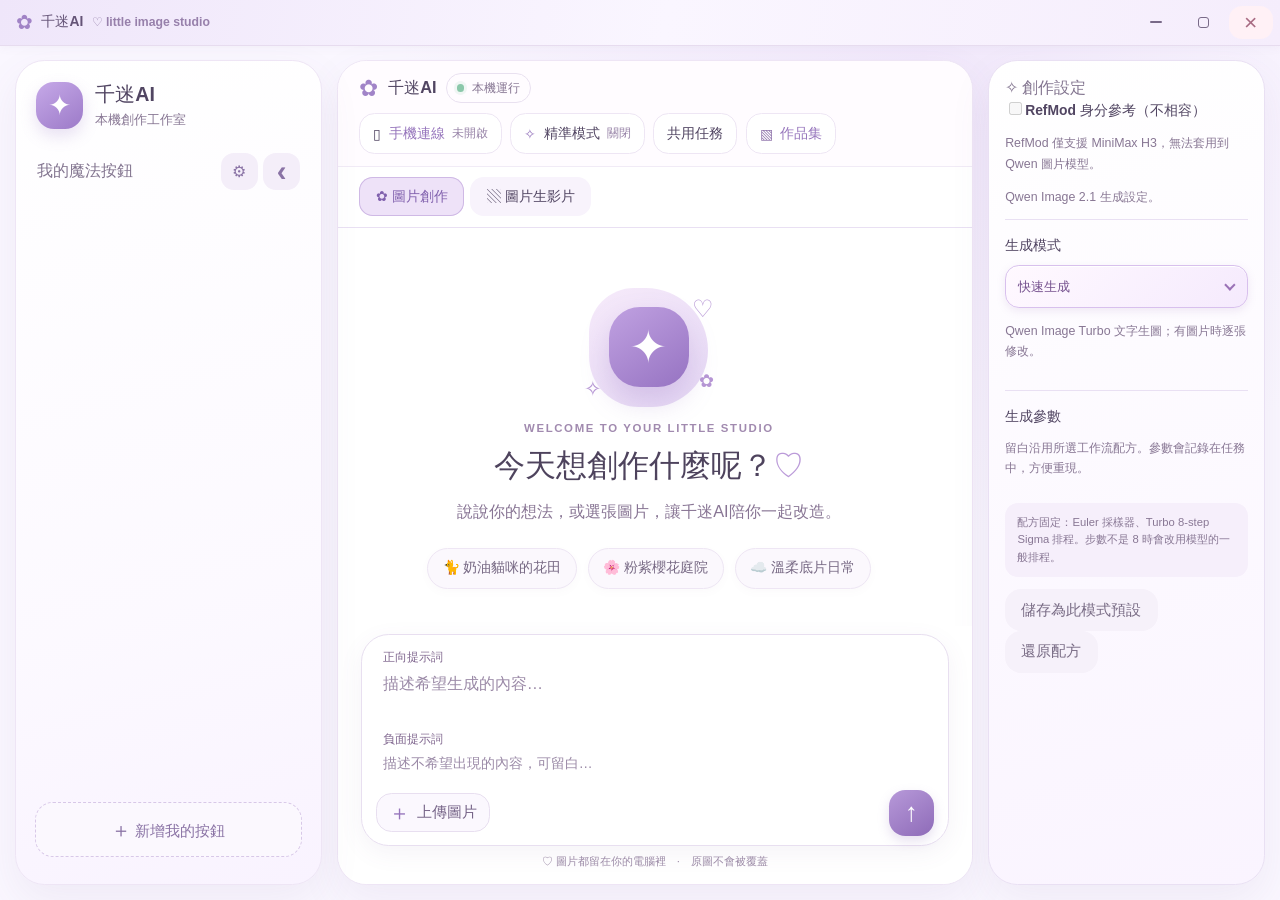
==== commit 136eeb23: "feat: add H3 RefMod and task cancellation" ====
--- a/src/index.html
+++ b/src/index.html
@@ -52,7 +52,7 @@
           <textarea id="prompt" rows="2" maxlength="8000" placeholder="描述希望生成的內容…"></textarea>
           <label for="negative-prompt" id="negative-label" class="prompt-label">負面提示詞</label>
           <textarea id="negative-prompt" rows="1" maxlength="4000" placeholder="描述不希望出現的內容，可留白…"></textarea>
-          <div class="composer-tools"><div class="composer-left"><button id="upload-images" class="upload-button"><span class="upload-icon">＋</span><span>上傳圖片</span></button><span id="batch-label" class="batch-label"></span></div><div class="composer-right"><button id="send" class="send-button" title="開始創作"><span>↑</span></button></div></div>
+          <div class="composer-tools"><div class="composer-left"><button id="upload-images" class="upload-button"><span class="upload-icon">＋</span><span>上傳圖片</span></button><span id="batch-label" class="batch-label"></span></div><div class="composer-right"><button id="cancel-generation" class="cancel-button hidden" type="button">■ 強制終止</button><button id="send" class="send-button" title="開始創作"><span>↑</span></button></div></div>
         </div>
         <p class="composer-note">♡ 圖片都留在你的電腦裡　·　原圖不會被覆蓋</p>
       </footer>
@@ -61,6 +61,8 @@
     <aside id="creation-panel" class="creation-panel" aria-label="創作設定">
       <div class="side-title"><span id="creation-title">✧ 創作設定</span><button id="creation-close" class="icon-button" aria-label="收起創作設定">×</button></div>
       <div id="image-settings">
+      <label class="video-check"><input id="image-refmod" type="checkbox" disabled>RefMod 身分參考（不相容）</label>
+      <p id="image-refmod-help" class="creation-help">RefMod 僅支援 MiniMax H3，無法套用到 Qwen 圖片模型。</p>
       <p class="creation-intro">Qwen Image 2.1 生成設定。</p>
       <div class="creation-section"><h2>生成模式</h2><div class="workflow-picker"><span class="workflow-caption">工作流</span><select id="workflow-mode" class="workflow-native" aria-hidden="true" tabindex="-1"><option value="quick">快速生成</option><option value="reference">多圖參考生成</option><option value="superduper">SuperDuper 群組</option><option value="nsfw_adv">NSFW Adv 群組</option></select><button type="button" id="workflow-trigger" class="workflow-trigger" aria-haspopup="listbox" aria-expanded="false"><span id="workflow-value">快速生成</span><span class="workflow-chevron" aria-hidden="true"></span></button><div id="workflow-menu" class="workflow-menu" role="listbox" aria-label="選擇圖片工作流"><button type="button" role="option" data-value="quick" aria-selected="true">快速生成</button><button type="button" role="option" data-value="reference" aria-selected="false">多圖參考生成</button><button type="button" role="option" data-value="superduper" aria-selected="false">SuperDuper 群組</button><button type="button" role="option" data-value="nsfw_adv" aria-selected="false">NSFW Adv 群組</button></div></div><p id="workflow-help" class="creation-help">Qwen Image Turbo 文字生圖；有圖片時逐張修改。</p></div>
       <div class="creation-section"><h2>生成參數</h2><p class="creation-help">留白沿用所選工作流配方。參數會記錄在任務中，方便重現。</p><div id="generation-parameters" class="parameter-grid"></div><p id="recipe-lock" class="recipe-lock">配方固定：Euler 採樣器、Turbo 8-step Sigma 排程。步數不是 8 時會改用模型的一般排程。</p><button id="save-parameters" class="secondary-button">儲存為此模式預設</button><button id="reset-parameters" class="secondary-button">還原配方</button></div>
@@ -82,12 +84,14 @@
             <p id="video-summary" class="creation-help" role="status"></p>
             <label class="video-check"><input id="video-audio" type="checkbox" checked>保留生成的聲音</label>
             <h2>一致性輔助（可選）</h2>
+            <label class="video-check"><input id="video-refmod" type="checkbox">啟用 RefMod 身分參考</label>
+            <p class="creation-help">每支影片以各自首幀建立 RefMod，加入 H3 參考條件。會增加耗時與記憶體用量，也可能帶入背景；不能保證身分不漂移。</p>
             <label class="video-check"><input id="video-identity" type="checkbox">加入主體一致性描述</label>
             <p class="creation-help">在提示詞中要求保留首幀主體特徵；這是文字引導，不能保證臉部不漂移。</p>
             <div class="parameter-grid"><label>尾幀約束<select id="video-end-frame"><option value="none">不使用（自由動作）</option><option value="first">各自以首幀作為尾幀</option><option value="custom">自選尾幀圖片（每支共用）</option></select></label></div>
             <div id="video-last-controls" class="hidden"><button id="video-last-upload" type="button" class="secondary-button">選擇尾幀圖片</button><div id="video-last-preview" class="image-tray"></div></div>
             <p class="creation-help">使用 H3 原生首尾幀條件。相同首尾幀適合回到起始姿勢，可能減少動作幅度；不會鎖定影片中間每一幀。自選尾幀在提示詞中以 &lt;Picture 2&gt; 參照。</p>
-            <details class="creation-help"><summary>RefMod 核對結果</summary><p>RefMod 是 VAE 參考資料包，不是訓練出的角色 LoRA。4～8 張圖沒有保證身分鎖定的證據，壓縮也可能丟失臉部細節。目前首尾幀 FL2VA 模型與官方多圖參考 Ref2VA 模型不同，此配方未加入未經驗證的 RefMod 注入。</p><p>同一角色選擇清楚的首幀、避免大幅遮臉與快速轉身，並比較固定種子下的一致性輔助效果。</p></details>
+            <details class="creation-help"><summary>RefMod 使用方式與限制</summary><p>RefMod 是 H3 VAE 參考資料，不是角色 LoRA。此開關沿用目前 FL2VA 與所選 Turbo／原版配方，保留首尾幀及音訊規則，只加入額外影像參考。使用單張首幀的完整編碼，不混合批次中其他人物；關閉即恢復原工作流。</p><p>參考尺寸短邊上限 512、最多 1024 tokens，不儲存額外參考檔。先比較同一首幀、提示詞與種子下的開關效果；可能降低動作幅度或帶入場景細節。</p></details>
             <details id="video-advanced" class="creation-help"><summary>進階生成與輸出參數</summary>
               <p>配方切換會重設下列採樣參數。Turbo 步數固定配對 LoRA；修改權重或 shift 可能降低品質，還原配方可復原。</p>
               <div class="parameter-grid">
--- a/src/styles.css
+++ b/src/styles.css
@@ -236,6 +236,7 @@
 .composer-tools { display: flex; align-items: center; justify-content: space-between; gap: .6rem; padding-top: .35rem; }
 .composer-left, .composer-right { min-width: 0; display: flex; align-items: center; gap: .65rem; }
 .composer-left { flex-wrap: wrap; }
+.cancel-button { flex: none; padding: .55rem; border: 1px solid #efc7cf; border-radius: .8rem; color: #a64e65; background: #fff3f5; font-size: .75rem; white-space: nowrap; }
 .upload-button { display: flex; align-items: center; gap: .45rem; padding: .5rem .75rem; border: 1px solid #e8dff0; border-radius: .95rem; background: #fbf8fe; color: #756387; font-size: .9rem; font-weight: 800; white-space: nowrap; transition: .2s; }
 .upload-button:hover { background: #f1e8f8; transform: translateY(-1px); }
 .upload-icon { font-size: 1.3rem; line-height: 1; color: #9675bc; }
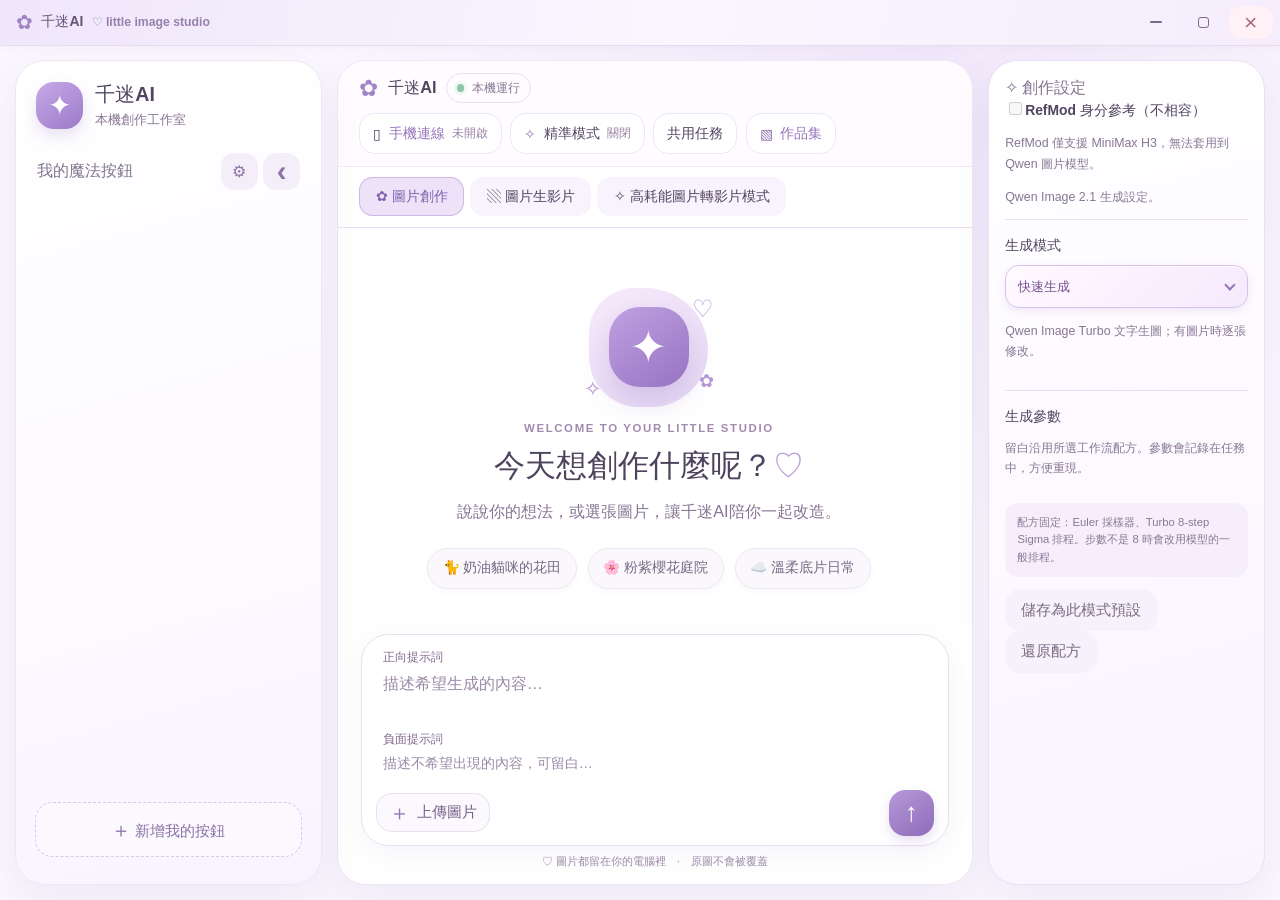
==== commit 45d27fa9: "feat: add three-part SVI video mode with resource cleanup" ====
--- a/src/index.html
+++ b/src/index.html
@@ -31,6 +31,7 @@
       <nav class="studio-modes" aria-label="切換創作頁面">
         <button type="button" data-studio-mode="image" aria-pressed="true">✿ 圖片創作</button>
         <button type="button" data-studio-mode="h3_image" aria-pressed="false">▧ 圖片生影片</button>
+        <button type="button" data-studio-mode="svi_image" aria-pressed="false">✧ 高耗能圖片轉影片模式</button>
       </nav>
       <section id="conversation" class="conversation" tabindex="0" aria-label="創作對話">
         <div id="welcome" class="welcome">
@@ -42,14 +43,19 @@
         </div>
         <div id="feed" class="feed"></div>
         <div id="video-results-h3_image" class="feed hidden"></div>
+        <div id="video-results-svi_image" class="feed hidden"></div>
       </section>
 
       <footer class="composer-area">
         <button id="latest-message" class="latest-message hidden" type="button">↓ 回到最新</button>
         <div id="image-tray" class="image-tray hidden"></div>
         <div class="composer-shell">
-          <label for="prompt" class="prompt-label">正向提示詞</label>
+          <label for="prompt" id="prompt-label" class="prompt-label">正向提示詞</label>
           <textarea id="prompt" rows="2" maxlength="8000" placeholder="描述希望生成的內容…"></textarea>
+          <div id="svi-prompts" class="svi-prompts hidden">
+            <div><label for="svi-prompt-2" class="prompt-label">第二段 · 承接動作</label><textarea id="svi-prompt-2" rows="2" maxlength="2500" placeholder="延續第一段，描述接下來的動作與鏡頭…"></textarea></div>
+            <div><label for="svi-prompt-3" class="prompt-label">第三段 · 收尾畫面</label><textarea id="svi-prompt-3" rows="2" maxlength="2500" placeholder="延續第二段，描述最後的動作與結束畫面…"></textarea></div>
+          </div>
           <label for="negative-prompt" id="negative-label" class="prompt-label">負面提示詞</label>
           <textarea id="negative-prompt" rows="1" maxlength="4000" placeholder="描述不希望出現的內容，可留白…"></textarea>
           <div class="composer-tools"><div class="composer-left"><button id="upload-images" class="upload-button"><span class="upload-icon">＋</span><span>上傳圖片</span></button><span id="batch-label" class="batch-label"></span></div><div class="composer-right"><button id="cancel-generation" class="cancel-button hidden" type="button">■ 強制終止</button><button id="send" class="send-button" title="開始創作"><span>↑</span></button></div></div>
@@ -108,6 +114,16 @@
             <p class="recipe-lock">配方固定：24 fps、Simple 排程、完整去噪、CFG 蒸餾引導、H.264／8-bit／sRGB MP4。CFG、負面提示詞及重繪強度不適用此工作流。短邊最多 768、長邊最多 1344，寬高須為 32 倍數。</p>
             <div class="video-actions"><button id="video-save-settings" type="button" class="secondary-button">儲存此模式設定</button><button id="video-reset-settings" type="button" class="secondary-button">還原配方</button></div>
       </form>
+      <form id="svi-form" class="hidden">
+        <p class="creation-intro">高耗能圖片轉影片模式</p>
+        <p class="creation-help">上傳一張首幀，依序填寫三段提示詞。後兩段承接前一段的動作，最後合併為一支無聲影片。</p>
+        <div class="svi-recipe"><strong>三段續接 · Wan 2.2 SVI Pro</strong><span>480 × 720 · 16 fps · 約 14.6 秒</span><span>每段 81 幀 · Euler 8 步 · 高／低噪 Q8</span></div>
+        <div class="creation-section"><h2>任務結束，自動釋放</h2><p class="creation-help">完成、失敗或強制終止後，都會清理模型與快取，確認生成程序退出後再執行下一項任務。</p><p class="creation-help">此模式會大量使用記憶體，首次載入需要較長時間。已完成的影片會保留，可播放與下載。</p></div>
+        <label for="svi-seed">種子 Seed</label><input id="svi-seed" type="number" min="0" max="9007199254740991" step="1" placeholder="留白每次隨機">
+        <p class="creation-help">三段共用同一個種子；負面提示詞共用於三段，留白沿用作者配方。</p>
+        <button id="svi-example" type="button" class="secondary-button">載入三段動作範例</button>
+        <details class="creation-help"><summary>額外 LoRA 怎麼選？</summary><p>選擇作者明確標示 Wan 2.2 I2V A14B 相容的角色、風格或動作 LoRA。HIGH 檔只接高噪支線，LOW 檔只接低噪支線；單檔依作者說明使用，不直接複製到兩邊。</p><p>SVI Pro 與 Lightning 已隨配方載入。額外 LoRA 是疊加用途；Qwen、H3、SD、FLUX 及 Wan 5B／1.3B 的 LoRA 不適用。Wan 2.1 或 T2V 版本需作者另行確認 I2V 相容性。</p><p>建議先單組、低權重測試，三段維持同組 LoRA 與觸發詞。目前此頁使用固定配方，額外 LoRA 的 HIGH／LOW 入口位於原 ComfyUI 工作流。</p></details>
+      </form>
     </aside>
   </div>
 
--- a/src/styles.css
+++ b/src/styles.css
@@ -398,14 +398,39 @@
 .parameter-grid label { display: flex; flex-direction: column; gap: 6px; font-size: 12px; min-width: 0; }
 .parameter-grid input { width: 100%; box-sizing: border-box; padding: 9px; border: 1px solid #dccfec; border-radius: 10px; background: #fff; color: #493d58; }
 
-.studio-modes { display: flex; gap: .4rem; padding: .65rem clamp(.8rem, 1.7vw, 1.8rem); border-bottom: 1px solid var(--line); }
+.studio-modes { display: flex; flex-wrap: wrap; gap: .4rem; padding: .65rem clamp(.8rem, 1.7vw, 1.8rem); border-bottom: 1px solid var(--line); }
 .studio-modes button { padding: .65rem 1rem; border-radius: .85rem; background: #f8f3fc; font-size: .85rem; font-weight: 800; }
 .studio-modes button[aria-pressed="true"] { background: #eee2f8; color: var(--purple-dark); box-shadow: inset 0 0 0 1px #cfb9e5; }
 #video-form .parameter-grid { grid-template-columns: 1fr; }
 #video-form .video-actions { display: grid; gap: .6rem; }
 #video-form .creation-intro { margin-top: .5rem; }
 .result-video { width: min(100%, 34rem); max-height: min(55dvh, 38rem); background: #201b26; border-radius: 1rem; display: block; margin: .75rem 0; }
+.svi-prompts { display: grid; grid-template-columns: 1fr 1fr; gap: .8rem; }
+.svi-prompts > div { min-width: 0; }
+.svi-prompts textarea { width: 100%; }
+.svi-recipe { display: grid; gap: .55rem; padding: .9rem; border-radius: 1rem; background: #f2e9f8; font-size: .78rem; line-height: 1.6; }
+.svi-recipe span { color: var(--muted); }
+#svi-form > input { width: 100%; min-width: 0; box-sizing: border-box; padding: .7rem; border: 1px solid #dccfec; border-radius: .85rem; font: inherit; color: var(--ink); }
+.svi-mode .composer-shell textarea { min-height: 2.5rem; max-height: 8dvh; }
+.svi-mode #negative-prompt { min-height: 1.8rem; max-height: 5dvh; }
+.svi-mode .welcome { padding: .8rem 1rem; }
+.svi-mode .welcome-illustration, .svi-mode .welcome .eyebrow { display: none; }
+.svi-mode .welcome h1 { font-size: clamp(1rem, 1.5vw, 1.5rem); }
 @media (max-width: 48rem) {
   .studio-modes { padding: .6rem; }
   .studio-modes button { flex: 1; padding: .65rem .4rem; }
-}
+  .studio-modes [data-studio-mode="svi_image"] { flex-basis: 100%; }
+  .svi-prompts { grid-template-columns: 1fr; gap: .2rem; }
+}
+@media (max-height: 40rem) {
+  .studio-modes { flex-wrap: nowrap; overflow-x: auto; padding: .35rem .5rem; }
+  .studio-modes button, .studio-modes [data-studio-mode="svi_image"] { flex: 0 0 auto; white-space: nowrap; padding: .45rem .55rem; }
+  .svi-prompts { grid-template-columns: 1fr 1fr; gap: .4rem; }
+  .svi-mode .composer-shell textarea { min-height: 1.8rem; padding-block: .2rem; }
+}
+@media (max-width: 48rem) and (max-height: 40rem) {
+  .topbar { flex-wrap: nowrap; gap: .3rem; }
+  .top-brand .tiny-flower, .top-brand b { display: none; }
+  .top-actions { flex-wrap: nowrap; gap: .25rem; }
+  .top-actions .soft-button { padding: .4rem; font-size: .75rem; }
+}
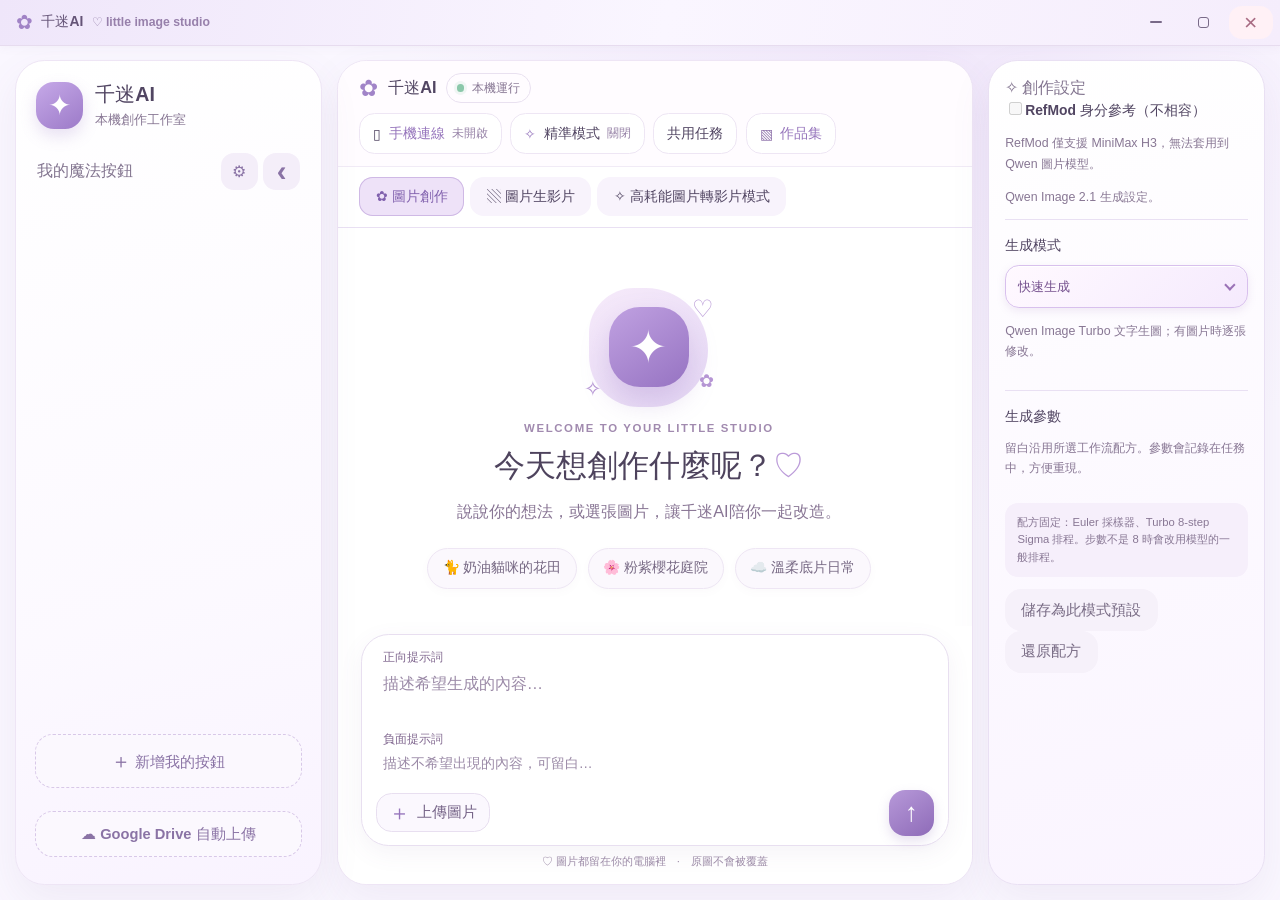
==== commit 2fe7490e: "feat: group outputs by date and add Drive uploads" ====
--- a/src/index.html
+++ b/src/index.html
@@ -23,6 +23,7 @@
       <div class="side-title"><span>我的魔法按鈕</span><div class="side-title-actions"><button id="manage-presets" class="icon-button" title="管理提示詞按鈕">⚙</button><button id="sidebar-collapse" class="icon-button sidebar-collapse" title="收起左側欄" aria-label="收起左側欄">‹</button></div></div>
       <div id="preset-list" class="preset-list"></div>
       <button id="new-preset-shortcut" class="dashed-add"><span>＋</span> 新增我的按鈕</button>
+      <button id="google-drive" class="dashed-add">☁ Google Drive 自動上傳</button>
     </aside>
 
     <main class="main-pane">
@@ -118,11 +119,17 @@
         <p class="creation-intro">高耗能圖片轉影片模式</p>
         <p class="creation-help">上傳一張首幀，依序填寫三段提示詞。後兩段承接前一段的動作，最後合併為一支無聲影片。</p>
         <div class="svi-recipe"><strong>三段續接 · Wan 2.2 SVI Pro</strong><span>480 × 720 · 16 fps · 約 14.6 秒</span><span>每段 81 幀 · Euler 8 步 · 高／低噪 Q8</span></div>
+        <section class="creation-section"><h2>額外 LoRA</h2><p class="creation-help">HIGH／LOW 各可選一個本機 LoRA，三段共用。SVI Pro 與 Lightning 已固定保留；不選擇就沿用原配方。</p>
+          <div class="svi-lora"><strong>HIGH · 高噪支線</strong><span id="svi-high-lora-name">未選擇額外 LoRA</span><div class="svi-lora-actions"><button id="svi-high-lora-pick" type="button" class="secondary-button">選擇本機 LoRA</button><button id="svi-high-lora-clear" type="button" class="icon-button" aria-label="清除 HIGH LoRA">×</button></div><label for="svi-high-lora-strength">HIGH 權重</label><input id="svi-high-lora-strength" type="number" min="-2" max="2" step="0.05" value="0.5" required></div>
+          <div class="svi-lora"><strong>LOW · 低噪支線</strong><span id="svi-low-lora-name">未選擇額外 LoRA</span><div class="svi-lora-actions"><button id="svi-low-lora-pick" type="button" class="secondary-button">選擇本機 LoRA</button><button id="svi-low-lora-clear" type="button" class="icon-button" aria-label="清除 LOW LoRA">×</button></div><label for="svi-low-lora-strength">LOW 權重</label><input id="svi-low-lora-strength" type="number" min="-2" max="2" step="0.05" value="0.5" required></div>
+          <p id="svi-lora-status" class="creation-help" role="status" aria-live="polite">權重 0 為停用；建議先用 0.3～0.5，再依作者說明調整。</p>
+        </section>
         <div class="creation-section"><h2>任務結束，自動釋放</h2><p class="creation-help">完成、失敗或強制終止後，都會清理模型與快取，確認生成程序退出後再執行下一項任務。</p><p class="creation-help">此模式會大量使用記憶體，首次載入需要較長時間。已完成的影片會保留，可播放與下載。</p></div>
         <label for="svi-seed">種子 Seed</label><input id="svi-seed" type="number" min="0" max="9007199254740991" step="1" placeholder="留白每次隨機">
         <p class="creation-help">三段共用同一個種子；負面提示詞共用於三段，留白沿用作者配方。</p>
         <button id="svi-example" type="button" class="secondary-button">載入三段動作範例</button>
-        <details class="creation-help"><summary>額外 LoRA 怎麼選？</summary><p>選擇作者明確標示 Wan 2.2 I2V A14B 相容的角色、風格或動作 LoRA。HIGH 檔只接高噪支線，LOW 檔只接低噪支線；單檔依作者說明使用，不直接複製到兩邊。</p><p>SVI Pro 與 Lightning 已隨配方載入。額外 LoRA 是疊加用途；Qwen、H3、SD、FLUX 及 Wan 5B／1.3B 的 LoRA 不適用。Wan 2.1 或 T2V 版本需作者另行確認 I2V 相容性。</p><p>建議先單組、低權重測試，三段維持同組 LoRA 與觸發詞。目前此頁使用固定配方，額外 LoRA 的 HIGH／LOW 入口位於原 ComfyUI 工作流。</p></details>
+        <button id="svi-save-settings" type="button" class="secondary-button">儲存為高耗能模式預設</button>
+        <details class="creation-help"><summary>額外 LoRA 怎麼選？</summary><p>選擇作者明確標示 Wan 2.2 I2V A14B 相容的角色、風格或動作 LoRA。HIGH 檔只接高噪支線，LOW 檔只接低噪支線；單檔依作者說明使用，不直接複製到兩邊。</p><p>SVI Pro 與 Lightning 已隨配方載入。額外 LoRA 是疊加用途；Qwen、H3、SD、FLUX 及 Wan 5B／1.3B 的 LoRA 不適用。Wan 2.1 或 T2V 版本需作者另行確認 I2V 相容性。</p><p>三段維持同組 LoRA、權重與觸發詞。只選擇檔案不代表相容性已驗證，請核對模型作者的使用說明。</p></details>
       </form>
     </aside>
   </div>
--- a/src/styles.css
+++ b/src/styles.css
@@ -411,6 +411,13 @@
 .svi-recipe { display: grid; gap: .55rem; padding: .9rem; border-radius: 1rem; background: #f2e9f8; font-size: .78rem; line-height: 1.6; }
 .svi-recipe span { color: var(--muted); }
 #svi-form > input { width: 100%; min-width: 0; box-sizing: border-box; padding: .7rem; border: 1px solid #dccfec; border-radius: .85rem; font: inherit; color: var(--ink); }
+.svi-lora { display: grid; gap: .6rem; padding: .8rem; margin: .7rem 0; border: 1px solid var(--line); border-radius: 1rem; background: #fff; font-size: .8rem; }
+.svi-lora > span { min-width: 0; overflow-wrap: anywhere; color: var(--muted); font-size: .72rem; }
+.svi-lora-actions { display: flex; align-items: center; gap: .4rem; }
+.svi-lora-actions .secondary-button { flex: 1; padding: .6rem; font-size: .75rem; }
+.svi-lora input { min-width: 0; width: 100%; padding: .6rem; border: 1px solid #dccfec; border-radius: .7rem; font: inherit; color: var(--ink); }
+.svi-lora label { margin: 0; }
+#svi-form > .secondary-button { width: 100%; margin-top: .6rem; }
 .svi-mode .composer-shell textarea { min-height: 2.5rem; max-height: 8dvh; }
 .svi-mode #negative-prompt { min-height: 1.8rem; max-height: 5dvh; }
 .svi-mode .welcome { padding: .8rem 1rem; }
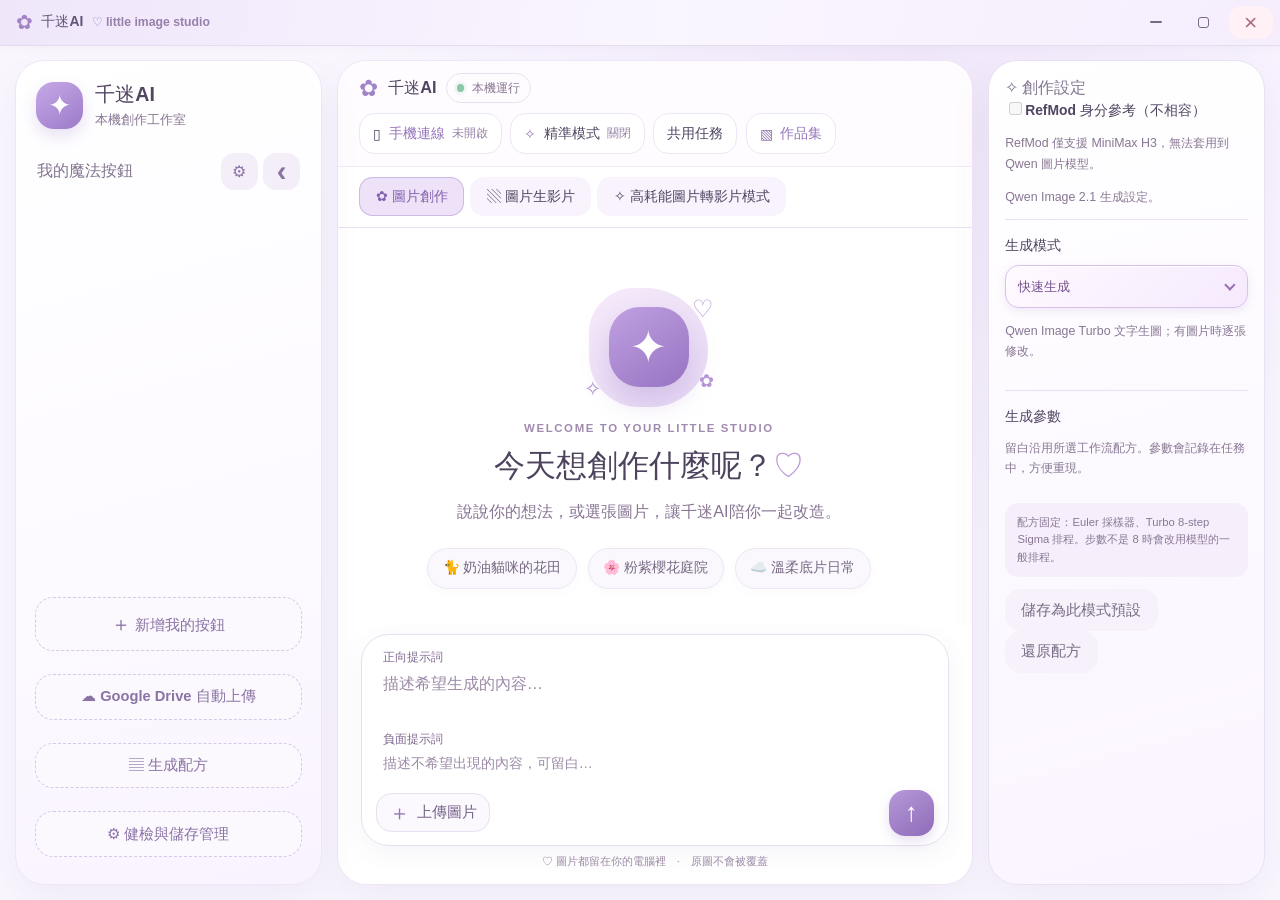
==== commit 3e9f685b: "feat: add studio management and mobile video" ====
--- a/src/index.html
+++ b/src/index.html
@@ -24,6 +24,8 @@
       <div id="preset-list" class="preset-list"></div>
       <button id="new-preset-shortcut" class="dashed-add"><span>＋</span> 新增我的按鈕</button>
       <button id="google-drive" class="dashed-add">☁ Google Drive 自動上傳</button>
+      <button id="generation-recipes" class="dashed-add">▤ 生成配方</button>
+      <button id="studio-maintenance" class="dashed-add">⚙ 健檢與儲存管理</button>
     </aside>
 
     <main class="main-pane">
@@ -136,6 +138,7 @@
 
   <div id="modal-root"></div>
   <div id="toast" class="toast"></div>
+  <script src="./studio.js"></script>
   <script src="./app.js"></script>
 </body>
 </html>
--- a/src/styles.css
+++ b/src/styles.css
@@ -441,3 +441,8 @@
   .top-actions { flex-wrap: nowrap; gap: .25rem; }
   .top-actions .soft-button { padding: .4rem; font-size: .75rem; }
 }
+.maintenance-item { margin: 12px 0; padding: 12px; border: 1px solid #e8dff0; border-radius: 12px; }
+.maintenance-item p, #cleanup-summary li { overflow-wrap: anywhere; }
+.recipe-row { display: flex; gap: 8px; margin-top: 12px; }
+.recipe-row button:first-child { flex: 1; min-width: 0; overflow-wrap: anywhere; }
+#cleanup-summary details { max-height: 240px; overflow: auto; }
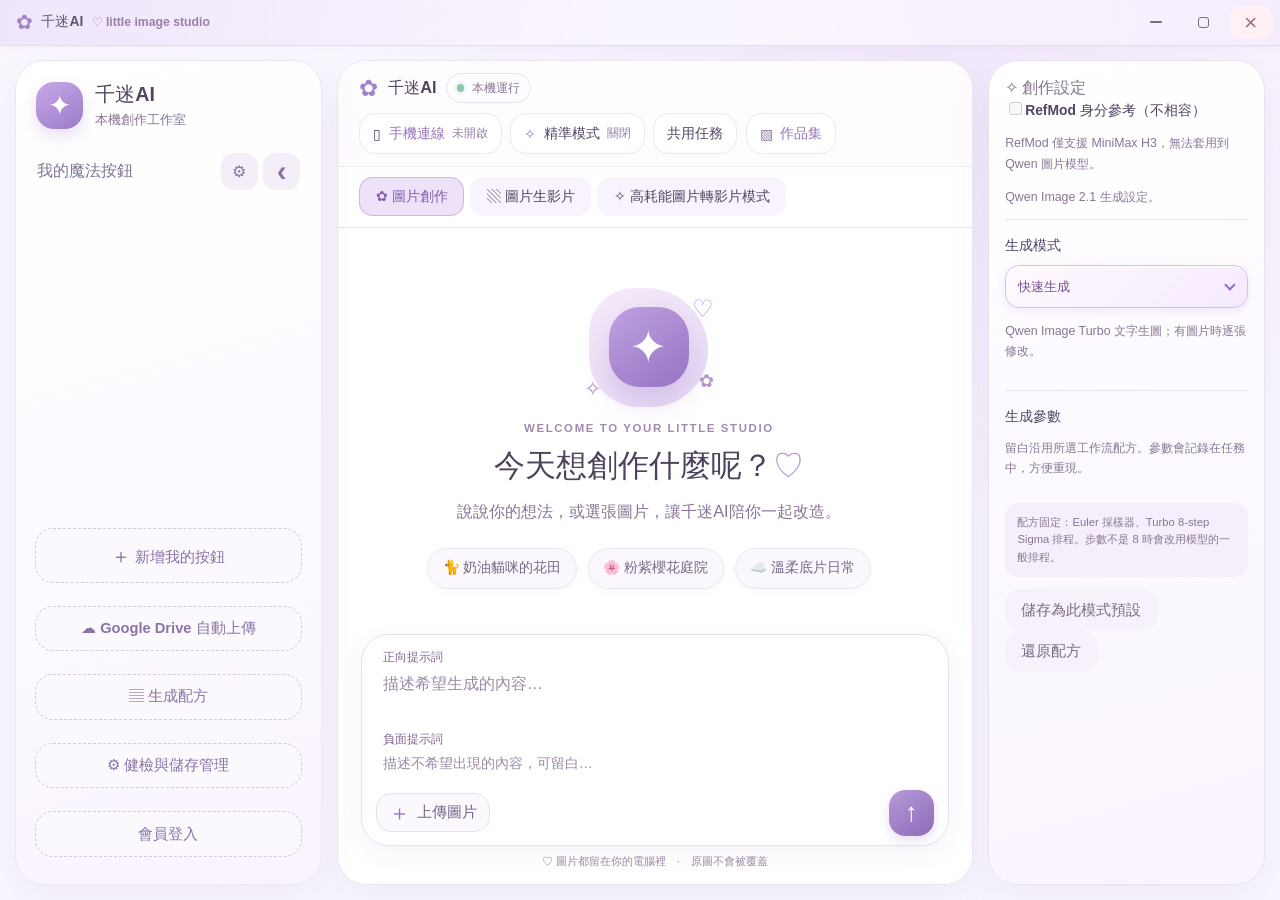
==== commit be928cad: "feat: add membership accounts and generation credits" ====
--- a/src/index.html
+++ b/src/index.html
@@ -6,6 +6,7 @@
   <meta name="theme-color" content="#faf7ff">
   <title>千迷AI</title>
   <link rel="stylesheet" href="./styles.css">
+  <link rel="stylesheet" href="./membership.css">
 </head>
 <body>
   <div class="native-titlebar" id="native-titlebar">
@@ -26,6 +27,7 @@
       <button id="google-drive" class="dashed-add">☁ Google Drive 自動上傳</button>
       <button id="generation-recipes" class="dashed-add">▤ 生成配方</button>
       <button id="studio-maintenance" class="dashed-add">⚙ 健檢與儲存管理</button>
+      <button id="account-button" class="dashed-add">會員登入</button>
     </aside>
 
     <main class="main-pane">
@@ -140,5 +142,6 @@
   <div id="toast" class="toast"></div>
   <script src="./studio.js"></script>
   <script src="./app.js"></script>
+  <script src="./membership.js"></script>
 </body>
 </html>
--- a/src/membership.css
+++ b/src/membership.css
@@ -0,0 +1,26 @@
+.membership-dialog { box-sizing: border-box; width: min(640px, calc(100vw - 24px)); max-height: calc(100dvh - 36px); padding: 22px; border: 1px solid #e8deef; border-radius: 22px; background: #faf7ff; color: #493d55; box-shadow: 0 22px 80px #30203530; overflow: auto; font: 14px/1.6 system-ui, sans-serif; }
+.membership-dialog::backdrop { background: #30203566; }
+.membership-dialog *, .membership-dialog *::before, .membership-dialog *::after { box-sizing: border-box; }
+.membership-dialog p, .membership-dialog small { overflow-wrap: anywhere; }
+.membership-heading, .membership-actions { display: flex; align-items: center; justify-content: space-between; gap: 8px; flex-wrap: wrap; }
+.membership-heading h2 { margin: 0; font-size: 22px; }
+.membership-dialog label { display: grid; gap: 5px; margin: 12px 0; font-weight: 600; }
+.membership-dialog input, .membership-dialog select { min-width: 0; width: 100%; padding: 10px 12px; border: 1px solid #d9cbe4; border-radius: 10px; font: inherit; background: #fff; color: inherit; }
+.membership-dialog button { width: auto; padding: 9px 14px; border: 1px solid #d9cbe4; border-radius: 10px; background: #f0e5fa; color: #64437f; cursor: pointer; font: inherit; }
+.membership-dialog button:disabled { cursor: default; opacity: .5; }
+.membership-dialog :focus-visible { outline: 2px solid #8755b0; outline-offset: 2px; }
+.membership-dialog form { margin-bottom: 16px; }
+.membership-dialog [data-message] { color: #863e54; }
+.membership-dialog .membership-check { display: flex; align-items: center; }
+.membership-dialog input[type=checkbox] { width: 18px; height: 18px; }
+.membership-dialog details { margin-top: 18px; }
+.membership-dialog summary { cursor: pointer; }
+.membership-dialog small { display: block; font-size: 12px; font-weight: 400; color: #7f7288; }
+.membership-ledger { list-style: none; padding: 0; }
+.membership-ledger li { display: flex; justify-content: space-between; gap: 12px; padding: 10px 0; border-bottom: 1px solid #e8deef; }
+.membership-ledger strong { text-align: right; }
+.membership-member { border-bottom: 1px solid #e8deef; padding: 8px 0 14px; }
+body > header { gap: 8px; }
+body > header #account-button { max-width: 44%; min-width: 0; overflow: hidden; text-overflow: ellipsis; white-space: nowrap; }
+body > header #logout { flex-shrink: 0; white-space: nowrap; }
+@media (max-width: 480px) { body > header .brand span { display: none; } body > header #account-button { font-size: 12px; } }
